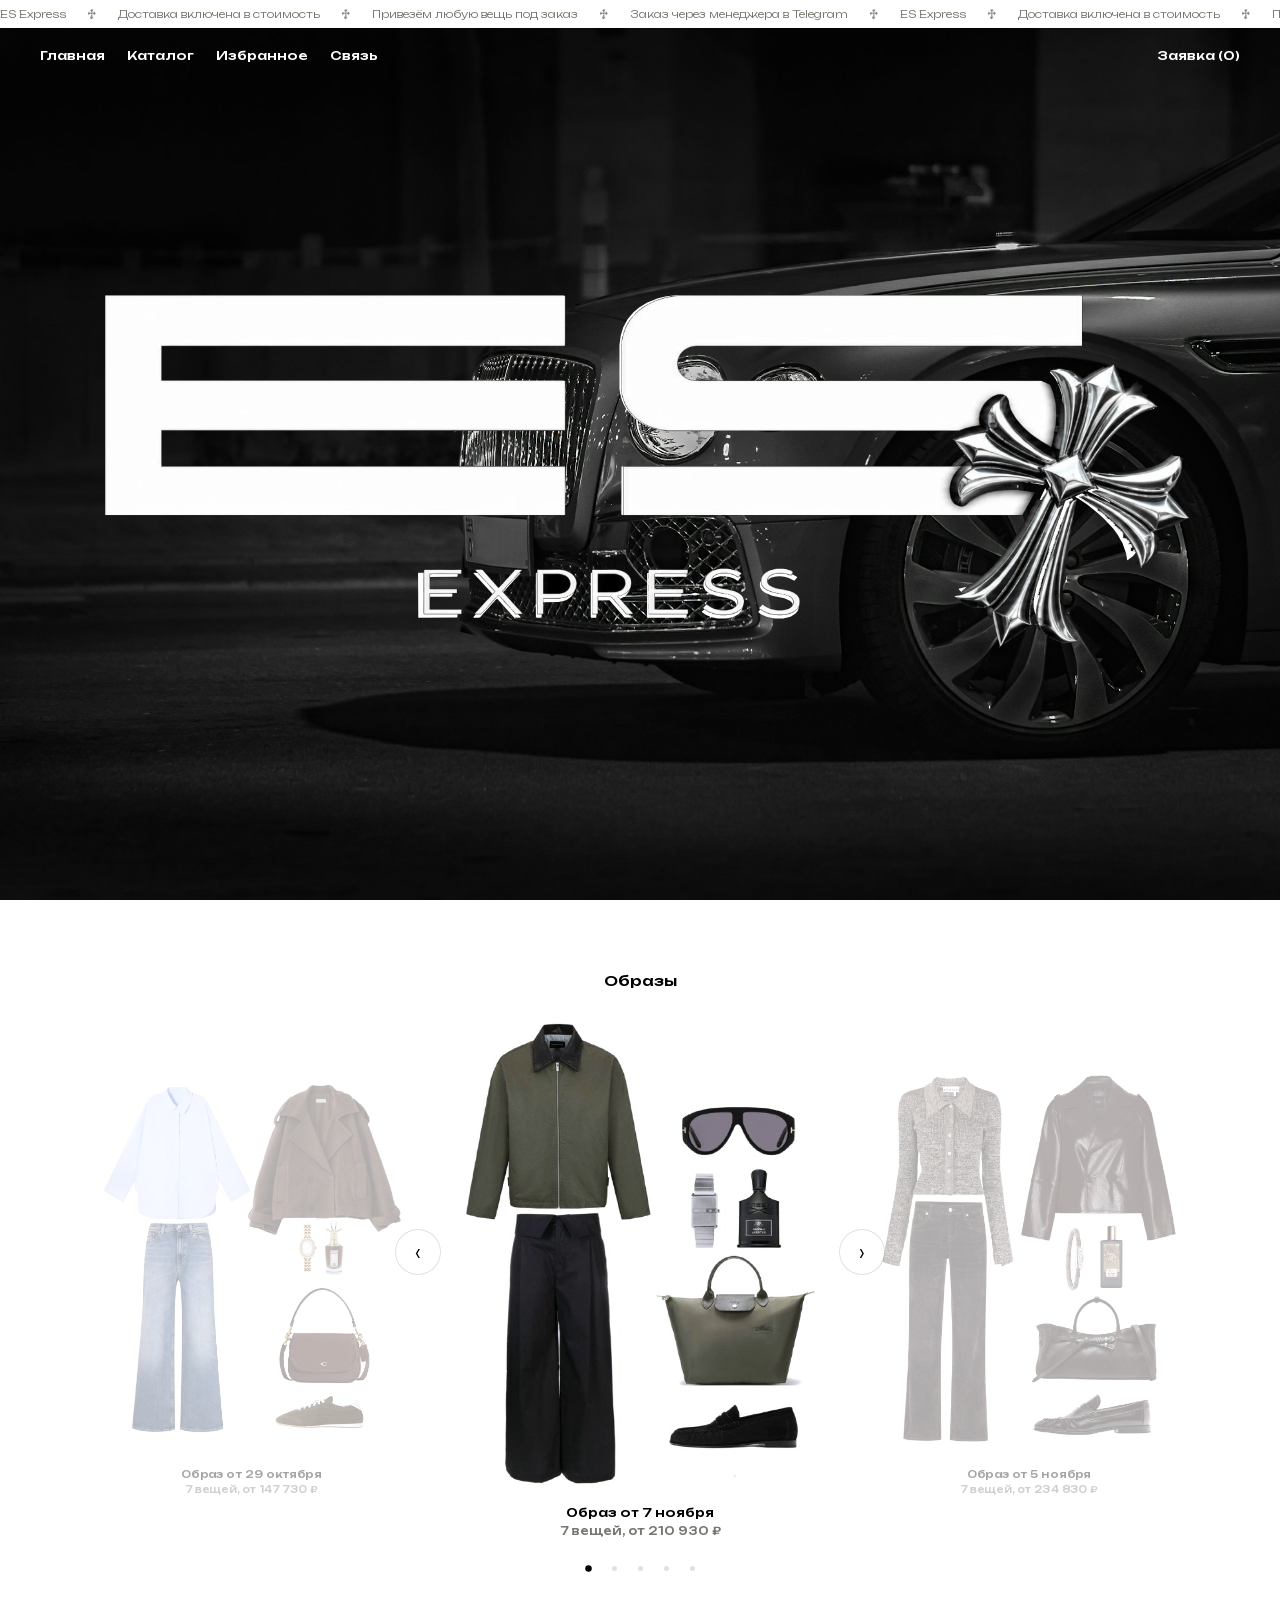
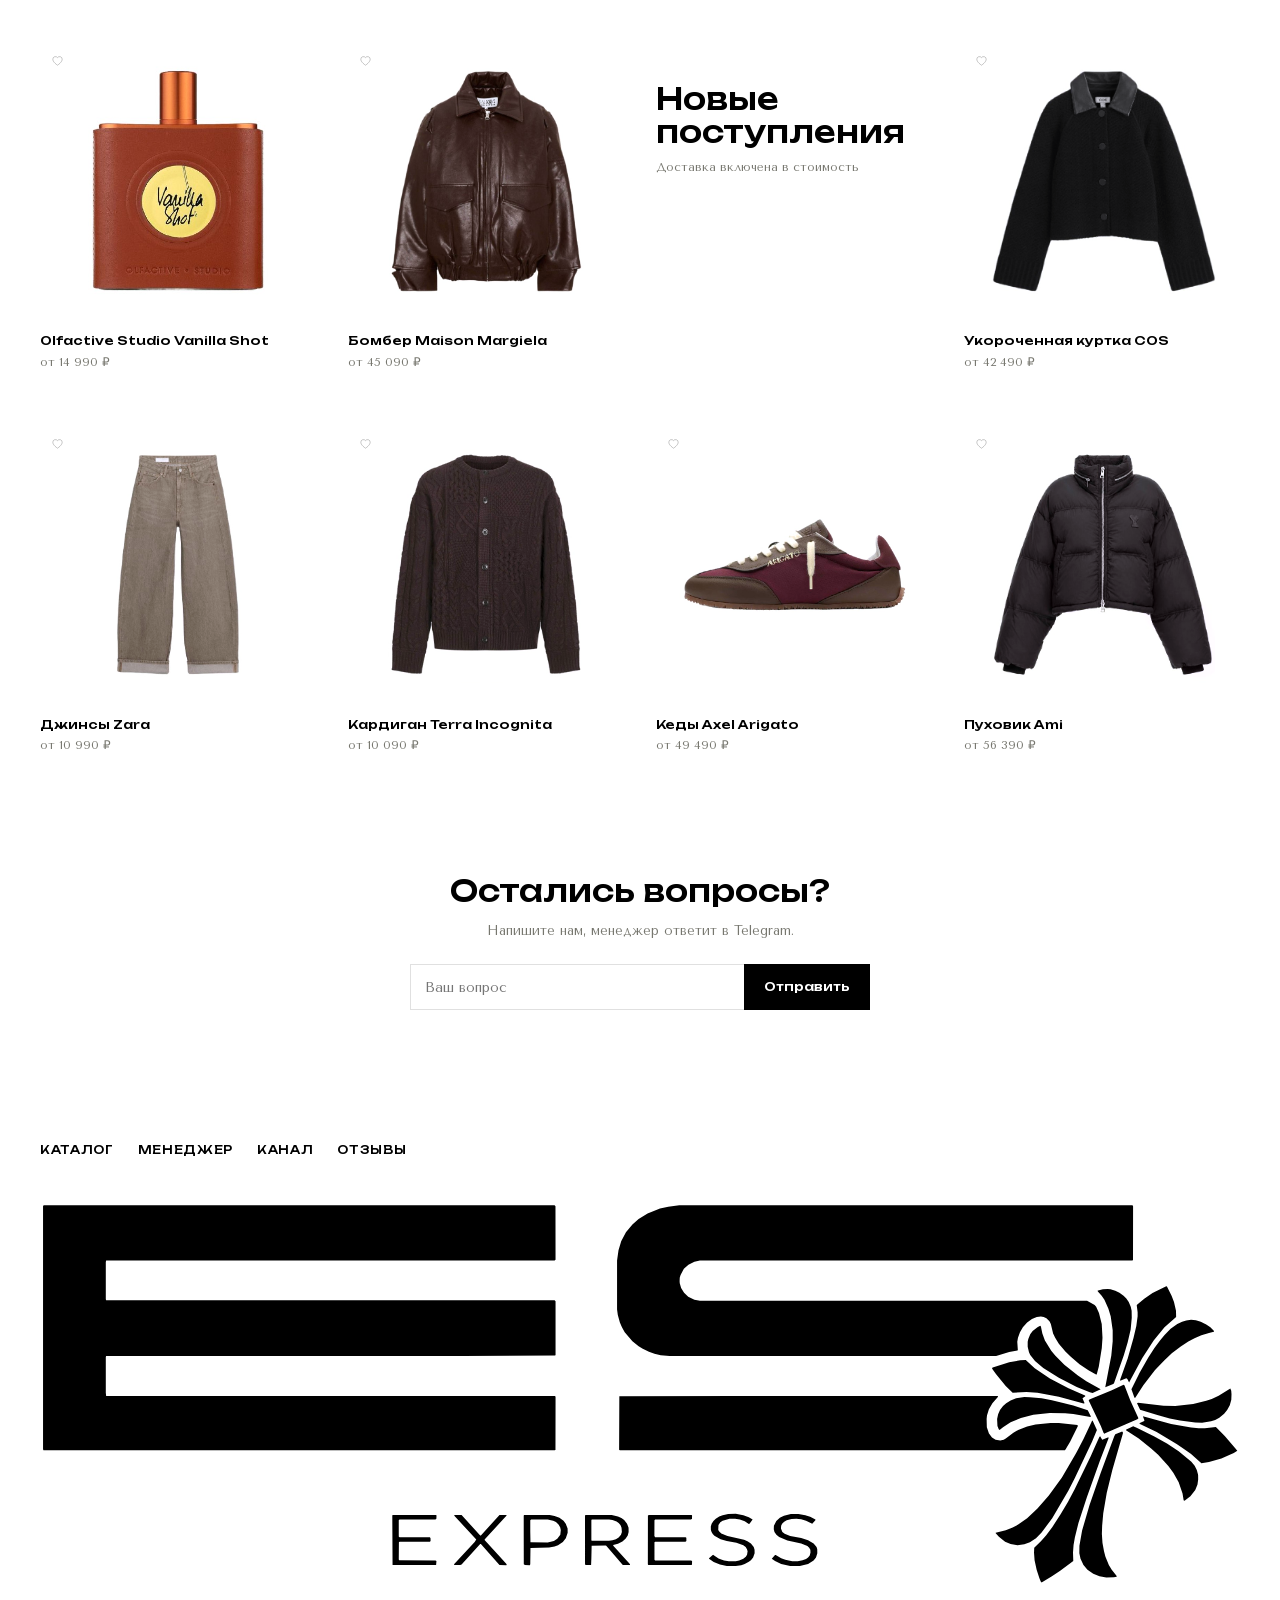
==== index.html @ 9e343a37 "Демо-магазин ES Express: Telegram Mini App Co-Authored-By: Claude Opus 5.5 <noreply@anthropic.com>" ====
<!doctype html>
<html lang="ru">
<head>
  <meta charset="utf-8">
  <meta name="viewport" content="width=device-width, initial-scale=1, viewport-fit=cover">
  <title>ES Express</title>
  <meta name="robots" content="noindex, nofollow">
  <meta name="description" content="ES Express — одежда, обувь и аксессуары под заказ. Доставка включена в стоимость.">
  <meta name="theme-color" content="#ffffff">
  <link rel="icon" href="favicon.svg" type="image/svg+xml">
  <link rel="stylesheet" href="fonts.css">
  <link rel="stylesheet" href="style.css">
</head>
<body data-page="home">
  <section class="hero" aria-label="ES Express">
    <!-- фото с Unsplash (бесплатная лицензия): unsplash.com/photos/0mchrVHAYzg -->
    <img src="photos/hero.jpg" width="2400" height="1600" alt="">
  </section>

  <section class="looks" aria-roledescription="карусель" aria-label="Образы">
    <h2 class="looks-title">Образы</h2>
    <div class="looks-track" id="looks"></div>
    <button class="looks-arrow prev" id="looks-prev" aria-label="Предыдущий образ">‹</button>
    <button class="looks-arrow next" id="looks-next" aria-label="Следующий образ">›</button>
    <div class="looks-dots" id="dots"></div>
  </section>

  <main class="section">
    <div class="grid home-grid" id="grid"></div>
  </main>

  <script src="app.js"></script>
</body>
</html>
---- fonts.css ----
/* шрифты лежат в проекте, чтобы не зависеть от Google */
/* Tenor Sans 400, cyrillic */
@font-face {
  font-family: 'Tenor Sans';
  font-style: normal;
  font-weight: 400;
  font-display: swap;
  src: url(fonts/TenorSans-400-cyrillic.woff2) format('woff2');
  unicode-range: U+0301, U+0400-045F, U+0490-0491, U+04B0-04B1, U+2116;
}
/* Tenor Sans 400, latin-ext */
@font-face {
  font-family: 'Tenor Sans';
  font-style: normal;
  font-weight: 400;
  font-display: swap;
  src: url(fonts/TenorSans-400-latin-ext.woff2) format('woff2');
  unicode-range: U+0100-02BA, U+02BD-02C5, U+02C7-02CC, U+02CE-02D7, U+02DD-02FF, U+0304, U+0308, U+0329, U+1D00-1DBF, U+1E00-1E9F, U+1EF2-1EFF, U+2020, U+20A0-20AB, U+20AD-20C4, U+2113, U+2C60-2C7F, U+A720-A7FF;
}
/* Tenor Sans 400, latin */
@font-face {
  font-family: 'Tenor Sans';
  font-style: normal;
  font-weight: 400;
  font-display: swap;
  src: url(fonts/TenorSans-400-latin.woff2) format('woff2');
  unicode-range: U+0000-00FF, U+0131, U+0152-0153, U+02BB-02BC, U+02C6, U+02DA, U+02DC, U+0304, U+0308, U+0329, U+2000-206F, U+20AC, U+2122, U+2191, U+2193, U+2212, U+2215, U+FEFF, U+FFFD;
}
/* Unbounded 300, cyrillic-ext */
@font-face {
  font-family: 'Unbounded';
  font-style: normal;
  font-weight: 300;
  font-display: swap;
  src: url(fonts/Unbounded-cyrillic-ext.woff2) format('woff2');
  unicode-range: U+0460-052F, U+1C80-1C8A, U+20B4, U+2DE0-2DFF, U+A640-A69F, U+FE2E-FE2F;
}
/* Unbounded 300, cyrillic */
@font-face {
  font-family: 'Unbounded';
  font-style: normal;
  font-weight: 300;
  font-display: swap;
  src: url(fonts/Unbounded-cyrillic.woff2) format('woff2');
  unicode-range: U+0301, U+0400-045F, U+0490-0491, U+04B0-04B1, U+2116;
}
/* Unbounded 300, latin-ext */
@font-face {
  font-family: 'Unbounded';
  font-style: normal;
  font-weight: 300;
  font-display: swap;
  src: url(fonts/Unbounded-latin-ext.woff2) format('woff2');
  unicode-range: U+0100-02BA, U+02BD-02C5, U+02C7-02CC, U+02CE-02D7, U+02DD-02FF, U+0304, U+0308, U+0329, U+1D00-1DBF, U+1E00-1E9F, U+1EF2-1EFF, U+2020, U+20A0-20AB, U+20AD-20C4, U+2113, U+2C60-2C7F, U+A720-A7FF;
}
/* Unbounded 300, latin */
@font-face {
  font-family: 'Unbounded';
  font-style: normal;
  font-weight: 300;
  font-display: swap;
  src: url(fonts/Unbounded-latin.woff2) format('woff2');
  unicode-range: U+0000-00FF, U+0131, U+0152-0153, U+02BB-02BC, U+02C6, U+02DA, U+02DC, U+0304, U+0308, U+0329, U+2000-206F, U+20AC, U+2122, U+2191, U+2193, U+2212, U+2215, U+FEFF, U+FFFD;
}
/* Unbounded 500, cyrillic-ext */
@font-face {
  font-family: 'Unbounded';
  font-style: normal;
  font-weight: 500;
  font-display: swap;
  src: url(fonts/Unbounded-cyrillic-ext.woff2) format('woff2');
  unicode-range: U+0460-052F, U+1C80-1C8A, U+20B4, U+2DE0-2DFF, U+A640-A69F, U+FE2E-FE2F;
}
/* Unbounded 500, cyrillic */
@font-face {
  font-family: 'Unbounded';
  font-style: normal;
  font-weight: 500;
  font-display: swap;
  src: url(fonts/Unbounded-cyrillic.woff2) format('woff2');
  unicode-range: U+0301, U+0400-045F, U+0490-0491, U+04B0-04B1, U+2116;
}
/* Unbounded 500, latin-ext */
@font-face {
  font-family: 'Unbounded';
  font-style: normal;
  font-weight: 500;
  font-display: swap;
  src: url(fonts/Unbounded-latin-ext.woff2) format('woff2');
  unicode-range: U+0100-02BA, U+02BD-02C5, U+02C7-02CC, U+02CE-02D7, U+02DD-02FF, U+0304, U+0308, U+0329, U+1D00-1DBF, U+1E00-1E9F, U+1EF2-1EFF, U+2020, U+20A0-20AB, U+20AD-20C4, U+2113, U+2C60-2C7F, U+A720-A7FF;
}
/* Unbounded 500, latin */
@font-face {
  font-family: 'Unbounded';
  font-style: normal;
  font-weight: 500;
  font-display: swap;
  src: url(fonts/Unbounded-latin.woff2) format('woff2');
  unicode-range: U+0000-00FF, U+0131, U+0152-0153, U+02BB-02BC, U+02C6, U+02DA, U+02DC, U+0304, U+0308, U+0329, U+2000-206F, U+20AC, U+2122, U+2191, U+2193, U+2212, U+2215, U+FEFF, U+FFFD;
}
---- style.css ----
:root {
  --bg: #fff;
  --fg: #000;
  --muted: #77776f;
  --line: rgba(0, 0, 0, .12);
  --ticker: 28px;
  --header: 56px;
  --pad: 40px;
  --bold: 500 13px/1.3 "Unbounded", sans-serif;
}
@media (max-width: 899px) { :root { --pad: 16px; --header: 52px; --ticker: 26px; } }

* { box-sizing: border-box; margin: 0; }

body {
  background: var(--bg);
  color: var(--fg);
  font: 15px/1.5 "Tenor Sans", sans-serif;
  font-synthesis: none;
  -webkit-font-smoothing: antialiased;
}

button, input { font: inherit; color: inherit; }
button { background: none; border: 0; padding: 0; cursor: pointer; }
a { color: inherit; text-decoration: none; }
h1, h2, h3 { font-weight: 400; }
:focus-visible { outline: 2px solid var(--fg); outline-offset: 2px; }
svg use { fill: currentColor; }

/* бегущая строка: белая, справа налево */
.ticker { position: fixed; z-index: 5; inset: 0 0 auto; height: var(--ticker); overflow: hidden; background: var(--bg); color: var(--muted); box-shadow: 0 1px 0 var(--line); }
.ticker-track { display: flex; width: max-content; height: 100%; align-items: center; font: 300 10.5px "Unbounded", sans-serif; white-space: nowrap; }
.ticker-track span { display: flex; align-items: center; gap: 22px; padding-right: 22px; }
/* в логотипе крест наклонён; −21° найдено замером, при нём левая и правая половины совпадают лучше всего */
.ticker-track .mark { width: 8px; height: 10px; transform: rotate(-21deg); }

/* шапка: слева меню, по центру логотип, справа заявка */
.bar { position: fixed; z-index: 3; top: var(--ticker); left: 0; right: 0; height: var(--header); display: flex; justify-content: space-between; align-items: center; padding: 0 var(--pad); font: var(--bold); font-size: 12px; color: #fff; transition: background-color 200ms, color 200ms, box-shadow 200ms; }
.bar.solid { background: var(--bg); color: var(--fg); box-shadow: 0 1px 0 var(--line); }
.bar nav { display: flex; gap: 22px; }
.bar a { display: flex; align-items: center; min-height: 44px; }
/* на телефоне на главную ведёт логотип, иначе меню налезает на него */
@media (max-width: 899px) { .bar { font-size: 11px; } .bar nav { gap: 14px; } .bar nav a:first-child { display: none; } }

/* логотип: белый на фото, при прокрутке уезжает в шапку и становится чёрным */
.brand { position: fixed; z-index: 4; top: 0; left: 50%; transform-origin: 50% 0; color: #fff; transition: color 200ms; }
.brand.dark { color: var(--fg); }
.brand svg { display: block; width: 100%; height: auto; transition: opacity 250ms; }
/* на заставке логотип с хромированным крестом, в шапке он сменяется векторным.
   хромированная картинка подогнана так, чтобы её буквы ES легли ровно на векторные */
.brand .chrome { position: absolute; left: -12.37%; top: -16.35%; width: 119.97%; height: 131.6%; max-width: none; pointer-events: none; transition: opacity 250ms; }
.brand:has(.chrome):not(.dark) svg { opacity: 0; }
.brand.dark .chrome { opacity: 0; }

.hero { height: 100vh; height: 100svh; background: #111; }
.hero img { display: block; width: 100%; height: 100%; object-fit: cover; object-position: 62% 55%; }
@media (max-width: 899px) { .hero { height: 66vh; height: 66svh; } .hero img { object-position: 30% 50%; } }

.page { padding-top: calc(var(--ticker) + var(--header) + 32px); }
.section { padding-inline: var(--pad); }
.title { margin: 72px 0 28px; font: 500 20px/1.2 "Unbounded", sans-serif; }
.page > .title { margin-top: 24px; }

/* сетка по 4 */
/* minmax(0, 1fr): колонки строго равные, длинное название не распирает свою */
.grid { display: grid; grid-template-columns: repeat(4, minmax(0, 1fr)); gap: 56px 32px; }
.home-grid { margin-top: 64px; }
@media (min-width: 900px) { .home-grid > :nth-child(9) { display: none; } }
@media (max-width: 899px) {
  .grid { grid-template-columns: repeat(3, minmax(0, 1fr)); gap: 24px 8px; }
  .home-grid { margin-top: 24px; }
  /* название ровно в две строки, чтобы цены во всём ряду стояли на одной линии */
  .card h3 { display: -webkit-box; -webkit-box-orient: vertical; -webkit-line-clamp: 2; overflow: hidden; min-height: calc(2em * 1.35); margin-top: 8px; font-size: 9.5px; overflow-wrap: anywhere; }
  .card p { margin-top: 2px; font-size: 10px; }
  #more > :nth-child(4) { display: none; }
}

.card { position: relative; }
.card-link { display: block; }
.card .cell { position: relative; display: grid; place-items: center; aspect-ratio: 1 / 1; }
/* еле заметное серое сердечко в левом верхнем углу; в избранном оно чёрное и закрашенное */
.card-fav { position: absolute; top: 2px; left: 2px; display: grid; place-items: center; width: 30px; height: 30px; color: rgba(0, 0, 0, .22); transition: color 150ms, transform 150ms; }
.card-fav svg { width: 15px; height: 15px; fill: none; stroke: currentColor; stroke-width: 1.6; }
.card-fav:hover { color: rgba(0, 0, 0, .5); }
.card-fav[aria-pressed="true"] { color: var(--fg); }
.card-fav[aria-pressed="true"] svg { fill: currentColor; }
.card-fav:active { transform: scale(.85); }
/* плашка на вещах, которые уже в заявке */
.in-req { position: absolute; top: 6px; right: 6px; display: none; padding: 3px 8px; border-radius: 999px; background: var(--fg); color: var(--bg); font: var(--bold); font-size: 9px; }
.card.in-request .in-req { display: block; }
@media (max-width: 899px) {
  .in-req { top: 0; right: 0; padding: 1px 5px; font-size: 6.5px; }
  .card-fav { top: -4px; left: -4px; }
  .card-fav svg { width: 13px; height: 13px; }
}
.card h3 { margin-top: 14px; font: var(--bold); font-size: 12px; }
.card p { margin-top: 4px; font-size: 12px; color: var(--muted); }

/* заголовок занимает третью ячейку первого ряда, ближе к верху, как на референсе */
.arrivals { align-self: start; margin-top: 14%; }
.arrivals h2 { font: 500 30px/1.1 "Unbounded", sans-serif; }
.arrivals p { margin-top: 10px; font-size: 12px; color: var(--muted); }
@media (max-width: 899px) { .arrivals { margin-top: 10%; } .arrivals h2 { font-size: 13px; } .arrivals p { margin-top: 6px; font-size: 10px; } }

/* карусель образов: центральный крупно, соседние меньше и приглушены, остальные спрятаны */
.looks { --lw: 360px; position: relative; margin-top: 72px; overflow: hidden; }
.looks-title { margin-bottom: 24px; text-align: center; font: 500 14px "Unbounded", sans-serif; }
.looks-track { position: relative; height: calc(var(--lw) * 4 / 3 + 56px); touch-action: pan-y; }
.looks-track { --drag: 0px; cursor: grab; }
.looks-track.dragging { cursor: grabbing; }
.look { position: absolute; top: 0; left: 50%; width: var(--lw); margin-left: calc(var(--lw) / -2); text-align: center; opacity: .35; transform: translateX(calc(var(--o) * 108% + var(--drag))) scale(.84); transition: transform 750ms cubic-bezier(.2, .8, .2, 1), opacity 500ms; user-select: none; -webkit-user-drag: none; }
.look.center { opacity: 1; transform: translateX(var(--drag)) scale(1); }
/* пока тянешь, образы идут за пальцем без задержки */
.looks-track.dragging .look { transition: opacity 500ms; }
.looks-arrow { position: absolute; top: calc(40px + var(--lw) * 2 / 3); z-index: 2; display: grid; place-items: center; width: 44px; height: 44px; translate: 0 -50%; border-radius: 50%; background: var(--bg); box-shadow: 0 0 0 1px var(--line); font-size: 22px; line-height: 1; color: var(--fg); transition: box-shadow 150ms; }
.looks-arrow:hover { box-shadow: 0 0 0 1px var(--fg); }
.looks-arrow.prev { left: calc(50% - var(--lw) / 2 - 64px); }
.looks-arrow.next { right: calc(50% - var(--lw) / 2 - 64px); }
.look.far { opacity: 0; pointer-events: none; }
.look-photo { display: grid; place-items: center; aspect-ratio: 3 / 4; }
.look-photo .crop { width: calc(100% * min(1, var(--r) / .75)); }
.look-photo img { pointer-events: none; }
.look-cap { display: flex; flex-direction: column; gap: 3px; margin-top: 12px; }
.look-cap b { font: var(--bold); font-size: 12px; }
.look-cap span { font-size: 11px; color: var(--muted); }
.looks-dots { display: flex; justify-content: center; gap: 4px; margin-top: 8px; }
.looks-dots button { width: 22px; height: 22px; display: grid; place-items: center; }
.looks-dots button::after { content: ""; width: 5px; height: 5px; border-radius: 50%; background: var(--line); transition: background-color 200ms, transform 200ms; }
.looks-dots button[aria-current="true"]::after { background: var(--fg); transform: scale(1.3); }
@media (max-width: 899px) {
  .looks { --lw: calc(100vw - 72px); margin-top: 40px; }
  .look { transform: translateX(calc(var(--o) * 115% + var(--drag))) scale(.9); }
  .looks-arrow { display: none; }
}
@media (prefers-reduced-motion: reduce) { .look { transition: none; } }

/* страница образа */
.look-head { margin: 8px auto 48px; text-align: center; }
.look-hero { display: grid; place-items: center; }
.look-hero .crop { width: min(100%, calc(62vh * var(--r)), var(--w)); }
.look-head h1 { margin-top: 20px; font: 500 20px "Unbounded", sans-serif; }
.look-head p { margin-top: 6px; font-size: 13px; color: var(--muted); }

/* обрезка прячет логотип, запечённый в фото; фильтр делает их кремовый фон белым */
.crop { display: block; overflow: hidden; }
.crop img { display: block; max-width: none; height: auto; filter: url(#whiten); }
.card .crop { width: calc(86% * min(1, var(--r))); max-width: var(--w); }

.filters { display: flex; flex-wrap: wrap; gap: 4px 24px; margin-bottom: 40px; font: var(--bold); font-size: 12px; color: var(--muted); }
.filters a { display: flex; align-items: center; min-height: 40px; }
.filters a[aria-current="page"] { color: var(--fg); text-decoration: underline; text-underline-offset: 6px; text-decoration-thickness: 1px; }

/* карточка товара: узкая колонка с названием, крупное фото, узкая колонка с размером */
.product { --slide: calc(100vh - var(--ticker) - var(--header) - 32px); display: grid; grid-template-columns: 210px minmax(0, 1fr) 210px; align-items: start; gap: 40px; padding: 0 var(--pad); }
/* боковые колонки стоят на месте и по центру экрана, пока фото листаются */
.info, .buy { position: sticky; top: calc(var(--ticker) + var(--header) + 32px); height: var(--slide); display: flex; flex-direction: column; justify-content: center; }
.info { text-align: center; }
.info h1 { font: 500 18px/1.25 "Unbounded", sans-serif; }
.info .price { margin-top: 8px; font-size: 13px; color: var(--muted); }
.info .desc { margin-top: 16px; text-align: left; font-size: 12px; color: var(--muted); }

/* фото по одному на экран: следующее появляется, когда листаешь вниз */
.gallery { display: grid; }
.slide { height: var(--slide); display: grid; place-items: center; scroll-snap-align: start; scroll-margin-top: calc(var(--ticker) + var(--header) + 32px); }
.slide .crop { width: min(92%, calc(var(--slide) * .9 * var(--r)), var(--w)); }
.counter { display: none; }
@media (min-width: 900px) { html:has(.slide) { scroll-snap-type: y proximity; } }

/* колонки одинаковые, чтобы фото стояло ровно под логотипом; содержимое прижато вправо */
.buy { justify-self: end; width: 100%; max-width: 160px; }

/* ноты аромата: полоски вырастают при каждом открытии */
.notes p { font-size: 11px; color: var(--muted); }
.notes ul { display: grid; gap: 9px; margin-top: 10px; padding: 0; list-style: none; }
.notes span { font-size: 11px; line-height: 1.2; }
.notes i { display: block; height: 3px; margin-top: 4px; background: var(--line); }
.notes b { display: block; height: 100%; background: var(--fg); transform-origin: left; }
.sizes p { font-size: 11px; color: var(--muted); }
.sizes div { display: flex; flex-wrap: wrap; gap: 4px; margin-top: 8px; }
.sizes button { min-width: 28px; min-height: 30px; padding: 0 6px; box-shadow: inset 0 0 0 1px var(--line); font: var(--bold); font-size: 10px; }
.sizes button[aria-pressed="true"] { box-shadow: inset 0 0 0 1px var(--fg); }
.add { display: block; width: 100%; min-height: 40px; margin-top: 14px; padding: 0 12px; background: var(--fg); color: var(--bg); font: var(--bold); font-size: 11px; }
.add:disabled { background: #ededea; color: var(--muted); cursor: default; }
.add.in { background: var(--bg); color: var(--fg); box-shadow: inset 0 0 0 1px var(--fg); }
.add { transition: background-color 200ms, color 200ms, box-shadow 200ms; }
[data-count] { display: inline-block; }
.send { display: block; margin-top: 14px; font-size: 13px; text-decoration: underline; text-underline-offset: 4px; text-decoration-thickness: 1px; }
.send[hidden] { display: none; }

@media (max-width: 899px) {
  /* на телефоне: маленькое название над фото, фото листаются вниз внутри своего окошка, под ним строка с размером */
  .product { --slide: calc(100svh - var(--ticker) - var(--header) - 240px); grid-template-columns: 1fr; gap: 0; padding: 0 var(--pad); }
  .info, .buy { display: contents; }
  .info h1 { order: 1; font-size: 13px; text-align: center; }
  .info .price { order: 2; margin-top: 4px; font-size: 11px; text-align: center; }
  .viewer { order: 3; position: relative; margin-top: 12px; }
  .gallery { display: block; height: var(--slide); overflow-y: auto; scroll-snap-type: y mandatory; scroll-behavior: smooth; scrollbar-width: none; }
  .gallery::-webkit-scrollbar { display: none; }
  .slide { scroll-snap-align: start; scroll-snap-stop: always; }
  .counter { display: block; position: absolute; right: 0; bottom: 6px; font-size: 10px; color: var(--muted); }
  /* под фото: строка размеров, под ней кнопка, всё компактно и по центру */
  .pick { order: 4; display: flex; flex-direction: column; align-items: center; gap: 12px; margin-top: 16px; }
  .sizes p { display: none; }
  .sizes div { justify-content: center; margin-top: 0; }
  .sizes button { min-width: 30px; min-height: 32px; }
  .add { width: 220px; min-height: 40px; margin: 0; }
  .info .desc { order: 5; margin-top: 20px; }
  .notes { order: 6; margin-top: 24px; }
}

/* заявка: белая страница, папка под логотипом, вокруг разлетаются вещи */
.req { min-height: 100vh; min-height: 100svh; display: flex; flex-direction: column; align-items: center; justify-content: center; padding: calc(var(--ticker) + var(--header)) var(--pad) 40px; }
.stage { --fs: 180px; position: relative; width: var(--fs); height: calc(var(--fs) * .8); margin-top: 250px; }
.folder { position: relative; display: block; width: 100%; height: 100%; }
/* закрытая и открытая папка стоят друг на друге, при открытии меняются с лёгким пружинящим движением */
.folder img { position: absolute; left: 50%; top: 50%; translate: -50% -50%; height: auto; transition: opacity 200ms, transform 450ms cubic-bezier(.3, 1.6, .5, 1); }
.folder .closed { width: 100%; }
.folder .open { width: 93%; opacity: 0; transform: scale(.92); }
.folder[aria-expanded="true"] .closed { opacity: 0; transform: scale(1.06); }
.folder[aria-expanded="true"] .open { opacity: 1; transform: scale(1); }
.folder:hover .closed { transform: scale(1.04); }

.ring { position: absolute; left: 50%; top: 50%; width: 0; height: 0; }
.tile { --tw: 128px; --th: 168px; position: absolute; left: calc(var(--tw) / -2); top: calc(var(--th) / -2); width: var(--tw); height: var(--th); opacity: 0; transform: scale(.25); pointer-events: none; transition: transform 700ms cubic-bezier(.2, .8, .2, 1) calc(var(--i) * 60ms), opacity 300ms calc(var(--i) * 60ms); }
.ring.open .tile { opacity: 1; transform: translate(var(--x), var(--y)) rotate(var(--t, 0deg)) scale(var(--k, 1)); pointer-events: auto; }
.ring .tile.gone { opacity: 0; transform: translate(var(--x), var(--y)) rotate(var(--t, 0deg)) scale(calc(var(--k, 1) * .6)); transition-delay: 0s; pointer-events: none; }
.tile-body { display: flex; flex-direction: column; height: 100%; padding: 10px 10px 12px; border-radius: 22px; background: var(--bg); box-shadow: 0 0 0 1px var(--line), 0 10px 30px rgba(0, 0, 0, .06); transition: transform 220ms ease-out; }
.tile-photo { flex: 1; display: grid; place-items: center; min-height: 0; }
.tile-photo .crop { width: calc(80% * min(1, var(--r))); max-width: var(--w); }
.tile-name { margin-top: 6px; overflow: hidden; white-space: nowrap; text-overflow: ellipsis; font: var(--bold); font-size: 9.5px; }
.tile-price { margin-top: 2px; font-size: 10px; color: var(--muted); }
/* маленький белый кружок с чёрным крестиком; невидимое поле вокруг увеличивает зону нажатия */
.tile-x { position: absolute; top: -6px; right: -6px; display: grid; place-items: center; width: 18px; height: 18px; border-radius: 50%; background: var(--bg); color: var(--fg); box-shadow: 0 0 0 1px var(--line), 0 2px 6px rgba(0, 0, 0, .08); font-size: 12px; line-height: 1; transition: opacity 150ms, transform 150ms; }
.tile-x::before { content: ""; position: absolute; inset: -10px; }
/* на компьютере крестик появляется при наведении, а карточка чуть увеличивается */
@media (hover: hover) {
  .tile-x { opacity: 0; transform: scale(.7); }
  .tile:hover .tile-x, .tile:focus-within .tile-x { opacity: 1; transform: scale(1); }
  .tile:hover .tile-body { transform: scale(1.08); }
}

.req-actions { display: flex; flex-direction: column; align-items: center; gap: 6px; min-height: 60px; margin-top: 24px; }
.look { font: var(--bold); font-size: 12px; }
.look[hidden], .req-empty[hidden] { display: none; }
.req .send { margin: 0; font-size: 12px; color: var(--muted); }
.req-empty { font-size: 13px; color: var(--muted); }
.req-empty a { color: var(--fg); text-decoration: underline; text-underline-offset: 4px; }
@media (max-width: 899px) {
  .stage { --fs: 112px; margin: 170px 0 150px; }
  .tile { --tw: 82px; --th: 108px; }
  .tile-body { padding: 6px 6px 8px; border-radius: 16px; }
  .tile-name { font-size: 8px; }
  .tile-price { font-size: 8.5px; }
  .tile-x { width: 16px; height: 16px; top: -5px; right: -5px; font-size: 11px; }
}
@media (prefers-reduced-motion: reduce) { .tile, .tile-body, .folder img { transition: none; } }

/* сердечко в карточке товара */
.fav { display: flex; align-items: center; justify-content: center; gap: 6px; width: 100%; min-height: 36px; margin-top: 6px; font-size: 12px; color: var(--muted); }
.fav svg { width: 14px; height: 14px; fill: none; stroke: currentColor; stroke-width: 1.7; transition: fill 150ms; }
.fav[aria-pressed="true"] { color: var(--fg); }
.fav[aria-pressed="true"] svg { fill: currentColor; }

/* избранное и «ещё» */
.empty-note { color: var(--muted); font-size: 13px; }
.empty-note[hidden] { display: none; }
.empty-note a { color: var(--fg); text-decoration: underline; text-underline-offset: 4px; }
.more-list { display: grid; max-width: 480px; }
.more-list a { display: flex; justify-content: space-between; align-items: baseline; gap: 16px; padding: 18px 0; box-shadow: 0 1px 0 var(--line); font: var(--bold); font-size: 13px; }
.more-list span { font: 12px "Tenor Sans", sans-serif; color: var(--muted); }
.more-note { max-width: 480px; margin-top: 24px; font-size: 12px; color: var(--muted); }

/* нижняя панель: только на телефоне, полупрозрачная капсула с размытием, как в iOS */
.tabbar { display: none; }
@media (max-width: 899px) {
  .bar nav, .bar .bar-request { display: none; }
  body { padding-bottom: calc(92px + env(safe-area-inset-bottom)); }
  .tabbar { position: fixed; z-index: 6; left: 16px; right: 16px; bottom: calc(12px + env(safe-area-inset-bottom)); display: grid; grid-template-columns: repeat(5, 1fr); height: 62px; padding: 5px; border-radius: 31px; background: rgba(255, 255, 255, .72); -webkit-backdrop-filter: blur(20px) saturate(180%); backdrop-filter: blur(20px) saturate(180%); box-shadow: 0 0 0 1px rgba(0, 0, 0, .06), 0 10px 30px rgba(0, 0, 0, .12); transition: transform 320ms cubic-bezier(.2, .8, .2, 1); }
  .tabbar.away { transform: translateY(calc(100% + 28px)); }
  .tab-glow { position: absolute; top: 5px; bottom: 5px; left: 5px; width: calc((100% - 10px) / 5); border-radius: 26px; background: rgba(0, 0, 0, .06); transform: translateX(calc(var(--i) * 100%)); transition: transform 380ms cubic-bezier(.3, 1.3, .5, 1); }
  .tabbar a { position: relative; display: flex; flex-direction: column; align-items: center; justify-content: center; gap: 3px; color: var(--muted); }
  .tabbar a[aria-current="page"] { color: var(--fg); }
  .tab-ico { position: relative; width: 22px; height: 22px; }
  .tab-ico svg { display: block; width: 22px; height: 22px; fill: none; stroke: currentColor; stroke-width: 1.6; stroke-linejoin: round; stroke-linecap: round; }
  .tabbar a[aria-current="page"] svg { stroke-width: 1.9; }
  .tab-ico .dot { fill: currentColor; stroke: none; }
  .tab-label { font: var(--bold); font-size: 8.5px; }
  .tab-badge { position: absolute; top: -5px; right: -9px; min-width: 15px; height: 15px; padding: 0 4px; border-radius: 8px; background: var(--fg); color: var(--bg); font: 500 8.5px/15px "Unbounded", sans-serif; text-align: center; }
  .tab-badge.zero { display: none; }
  .fav { width: 220px; margin-top: 0; }
}
@media (prefers-reduced-motion: reduce) { .tabbar, .tab-glow { transition: none; } }

/* вопрос менеджеру */
.ask { margin-top: 120px; padding: 0 var(--pad); text-align: center; }
.ask h2 { font: 500 30px/1.15 "Unbounded", sans-serif; }
.ask p { margin-top: 12px; font-size: 13px; color: var(--muted); }
.ask form { display: flex; max-width: 460px; margin: 24px auto 0; }
.ask input { flex: 1; min-width: 0; min-height: 46px; padding: 0 14px; border: 1px solid var(--line); border-right: 0; border-radius: 0; background: var(--bg); font-size: 14px; }
.ask input:focus { outline: none; border-color: var(--fg); }
.ask button { min-height: 46px; padding: 0 20px; background: var(--fg); color: var(--bg); font: var(--bold); font-size: 12px; }
@media (max-width: 899px) { .ask { margin-top: 80px; } .ask h2 { font-size: 22px; } }

/* подвал: ссылки и название во всю ширину */
.foot { margin-top: 120px; padding: 0 var(--pad) var(--pad); }
.foot nav { display: flex; flex-wrap: wrap; gap: 4px 24px; font: var(--bold); font-size: 11px; letter-spacing: .06em; text-transform: uppercase; }
.foot nav a { display: flex; align-items: center; min-height: 40px; }
.foot svg { display: block; width: 100%; height: auto; margin-top: 32px; }
/* на телефоне подвала нет: нижний интерфейс сделаем отдельно */
@media (max-width: 899px) { .foot { display: none; } .ask { margin-bottom: 48px; } }

@media (prefers-reduced-motion: no-preference) {
  .ticker-track { animation: tick 40s linear infinite; }
  @keyframes tick { to { transform: translateX(-50%); } }
}
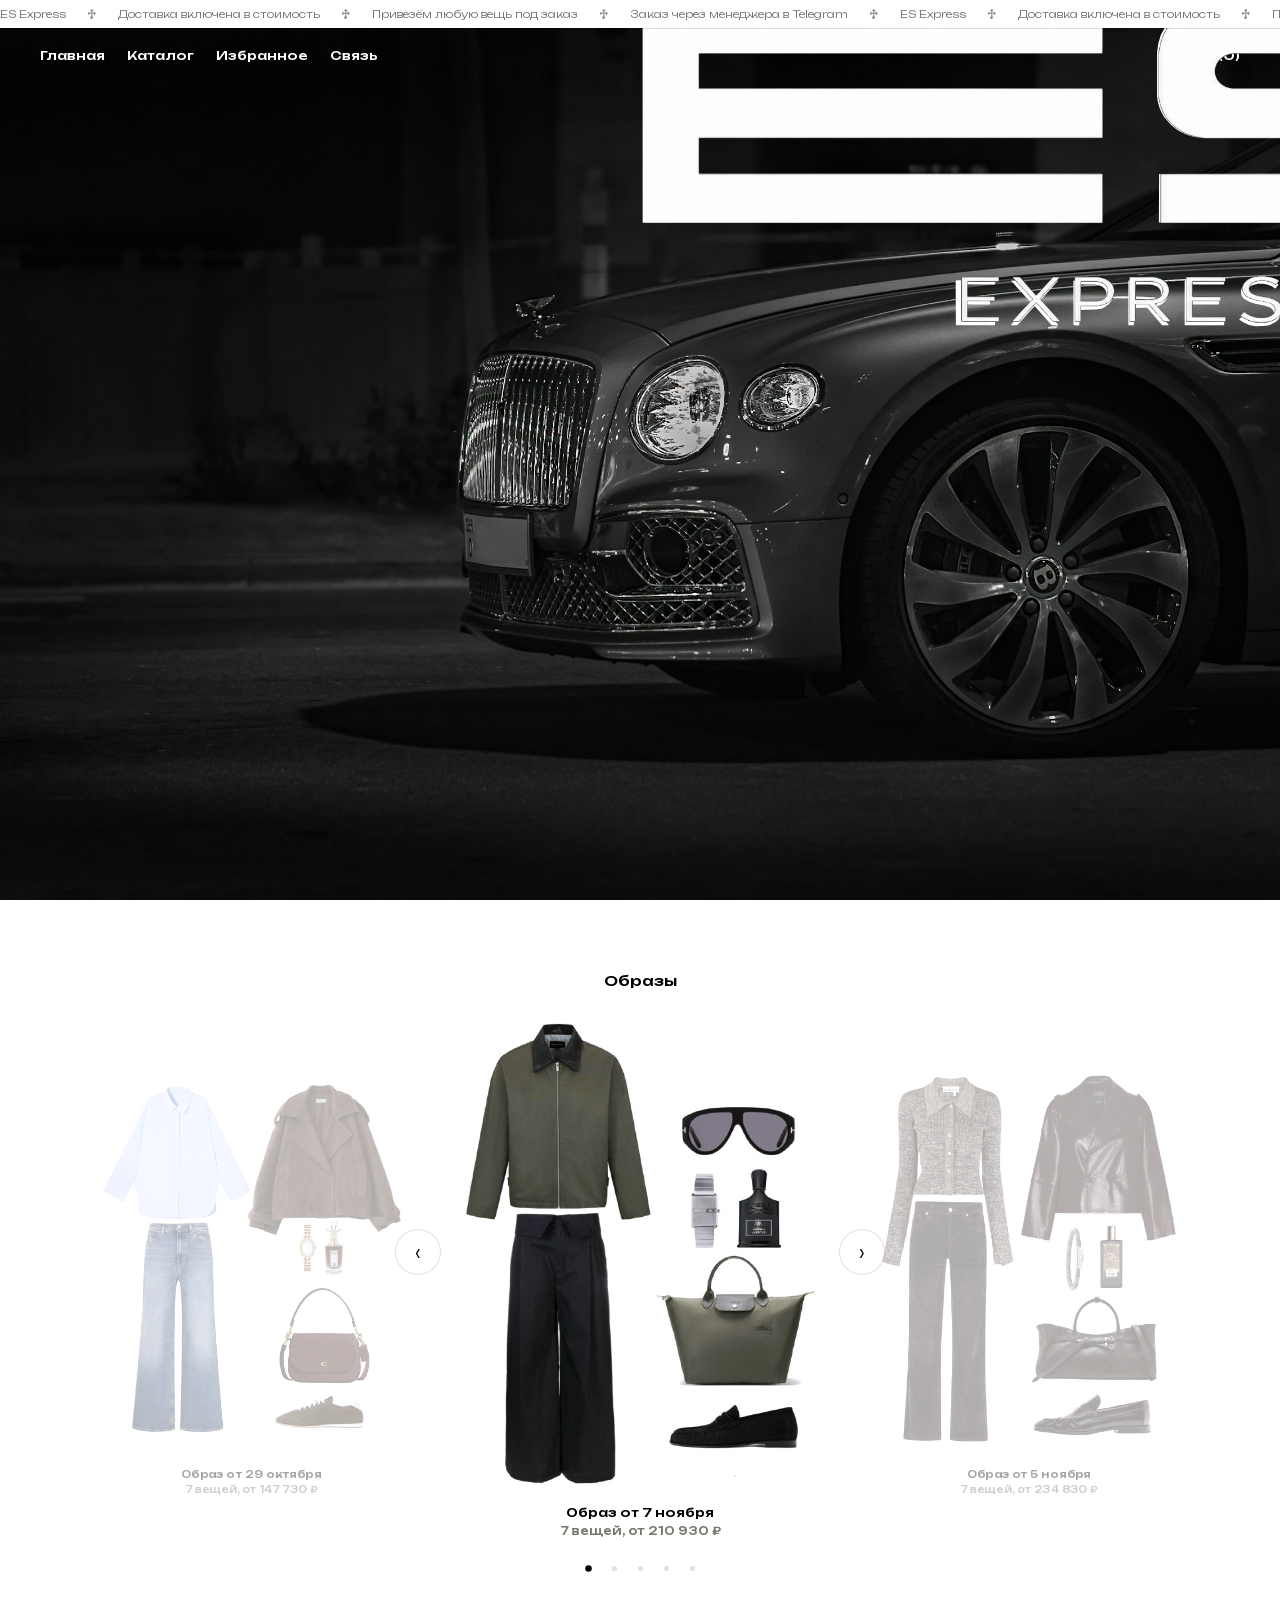
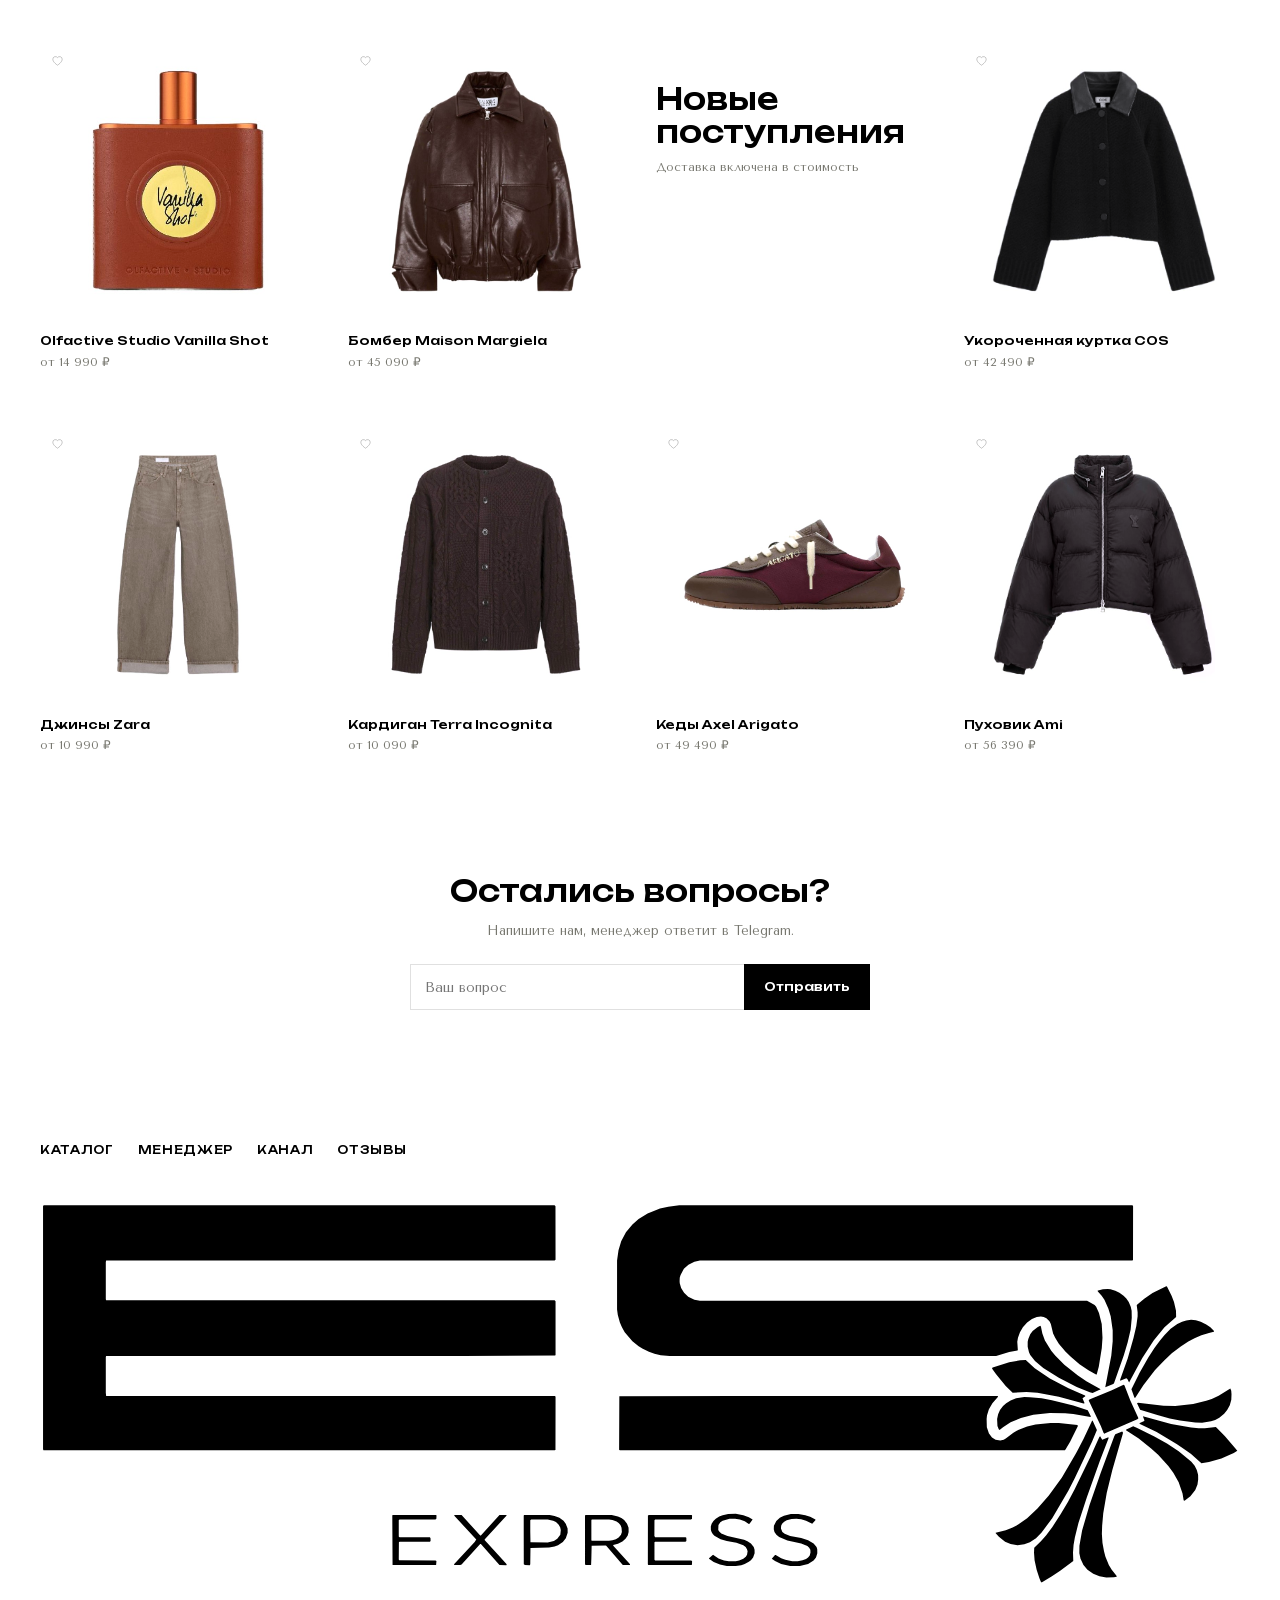
==== commit 711dbb0b: "Обновление: номер версии у файлов, чтобы изменения подтягивались сразу Co-Authored-By: Claude Opus 5" ====
--- a/index.html
+++ b/index.html
@@ -8,8 +8,8 @@
   <meta name="description" content="ES Express — одежда, обувь и аксессуары под заказ. Доставка включена в стоимость.">
   <meta name="theme-color" content="#ffffff">
   <link rel="icon" href="favicon.svg" type="image/svg+xml">
-  <link rel="stylesheet" href="fonts.css">
-  <link rel="stylesheet" href="style.css">
+  <link rel="stylesheet" href="fonts.css?v=202611102020">
+  <link rel="stylesheet" href="style.css?v=202611102020">
 </head>
 <body data-page="home">
   <section class="hero" aria-label="ES Express">
@@ -29,6 +29,6 @@
     <div class="grid home-grid" id="grid"></div>
   </main>
 
-  <script src="app.js"></script>
+  <script src="app.js?v=202611102020"></script>
 </body>
 </html>
--- a/style.css
+++ b/style.css
@@ -45,6 +45,17 @@
 /* логотип: белый на фото, при прокрутке уезжает в шапку и становится чёрным */
 .brand { position: fixed; z-index: 4; top: 0; left: 50%; transform-origin: 50% 0; color: #fff; transition: color 200ms; }
 .brand.dark { color: var(--fg); }
+/* отдельный слой для видеокарты: движение не перерисовывает страницу */
+.brand { will-change: transform; backface-visibility: hidden; }
+@supports (animation-timeline: scroll()) {
+  .brand.scrolly { animation: brand-dock both; animation-duration: auto; animation-timing-function: cubic-bezier(.33, .66, .66, 1); animation-timeline: scroll(root block); animation-range: 0px var(--dock-end); }
+}
+@keyframes brand-dock {
+  from { transform: translate(-50%, var(--y0)) scale(1); }
+  to { transform: translate(-50%, var(--y1)) scale(var(--s1)); }
+}
+/* двойное касание не увеличивает страницу; увеличение двумя пальцами остаётся */
+html { touch-action: manipulation; }
 .brand svg { display: block; width: 100%; height: auto; transition: opacity 250ms; }
 /* на заставке логотип с хромированным крестом, в шапке он сменяется векторным.
    хромированная картинка подогнана так, чтобы её буквы ES легли ровно на векторные */
@@ -266,8 +277,11 @@
 .empty-note[hidden] { display: none; }
 .empty-note a { color: var(--fg); text-decoration: underline; text-underline-offset: 4px; }
 .more-list { display: grid; max-width: 480px; }
-.more-list a { display: flex; justify-content: space-between; align-items: baseline; gap: 16px; padding: 18px 0; box-shadow: 0 1px 0 var(--line); font: var(--bold); font-size: 13px; }
-.more-list span { font: 12px "Tenor Sans", sans-serif; color: var(--muted); }
+/* у каждой строки стрелка справа — сразу видно, что это ссылка */
+.more-list a { display: flex; align-items: center; gap: 12px; min-height: 56px; padding: 12px 0; box-shadow: 0 1px 0 var(--line); font: var(--bold); font-size: 13px; transition: opacity 150ms; }
+.more-list a:active { opacity: .5; }
+.more-list span { margin-left: auto; font: 12px "Tenor Sans", sans-serif; color: var(--muted); }
+.more-list a::after { content: ""; flex: none; width: 7px; height: 7px; border-top: 1.5px solid var(--fg); border-right: 1.5px solid var(--fg); transform: rotate(45deg); margin-right: 3px; }
 .more-note { max-width: 480px; margin-top: 24px; font-size: 12px; color: var(--muted); }
 
 /* нижняя панель: только на телефоне, полупрозрачная капсула с размытием, как в iOS */
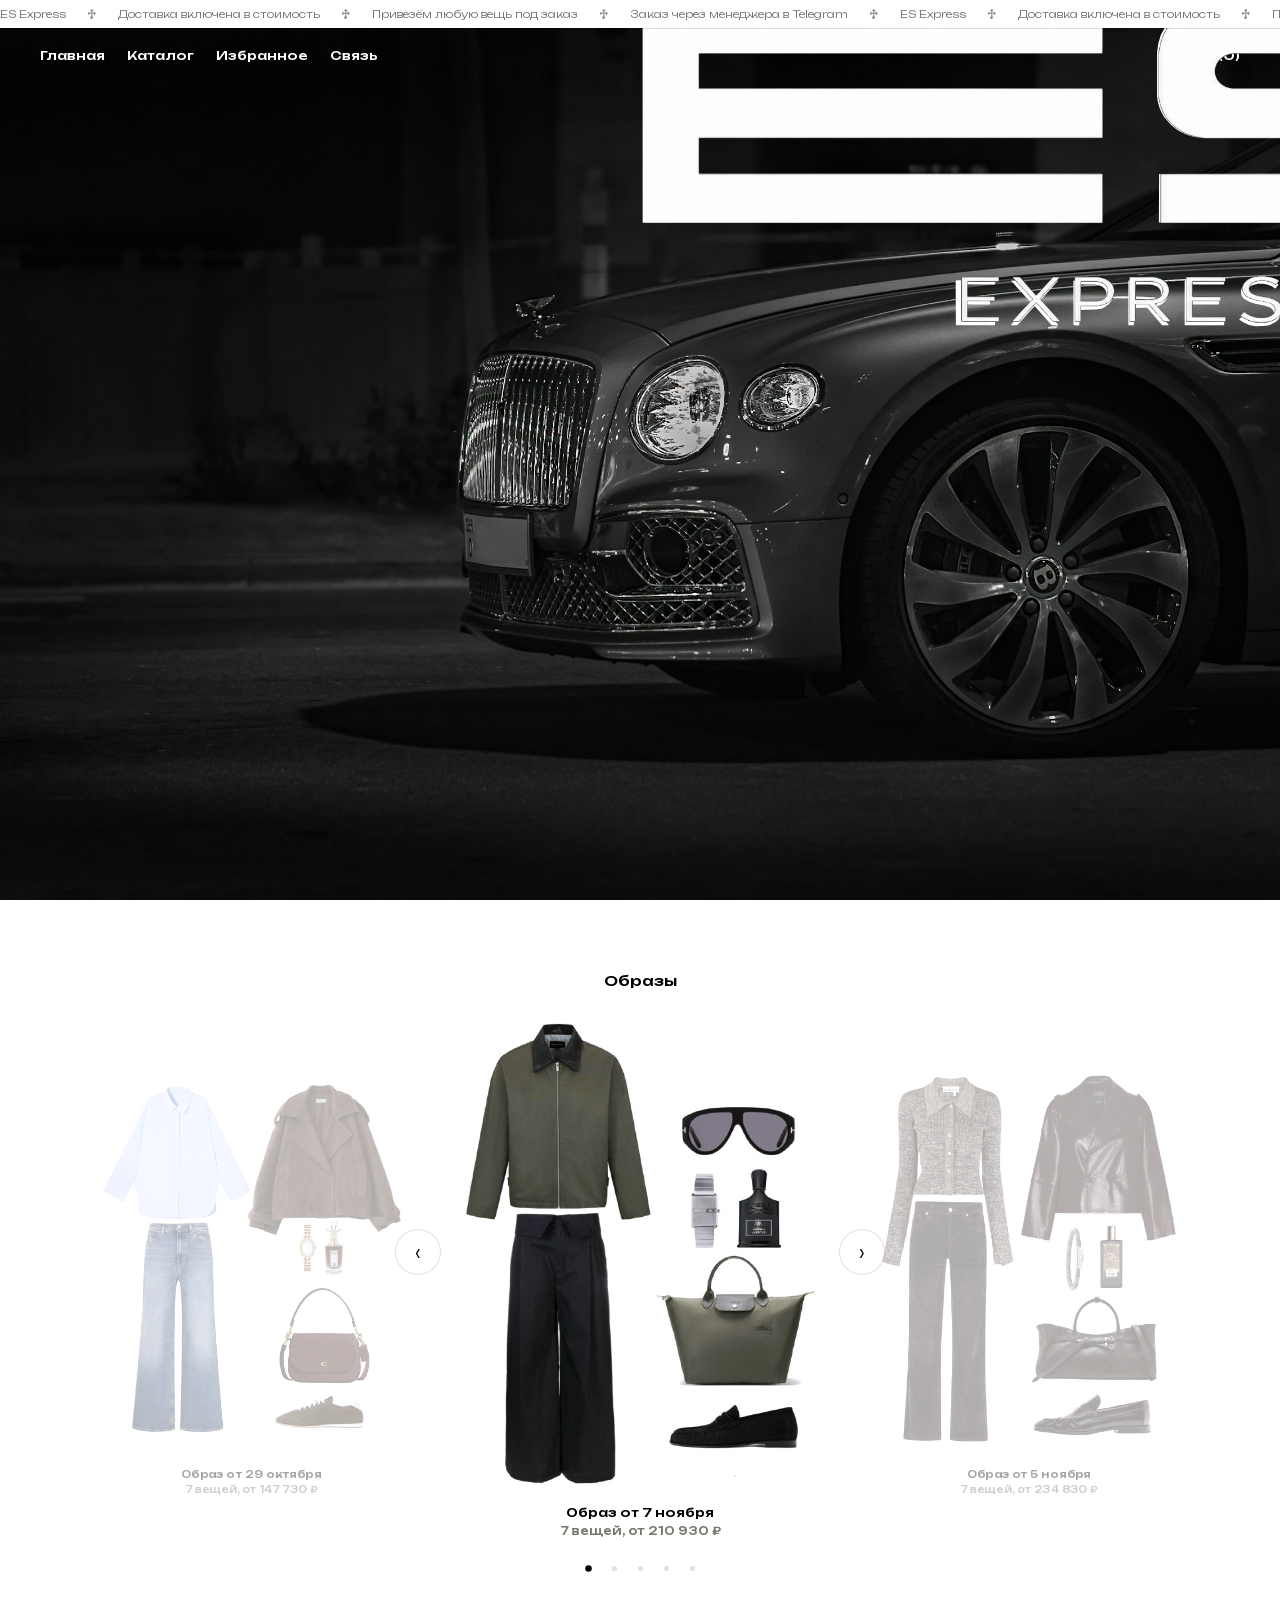
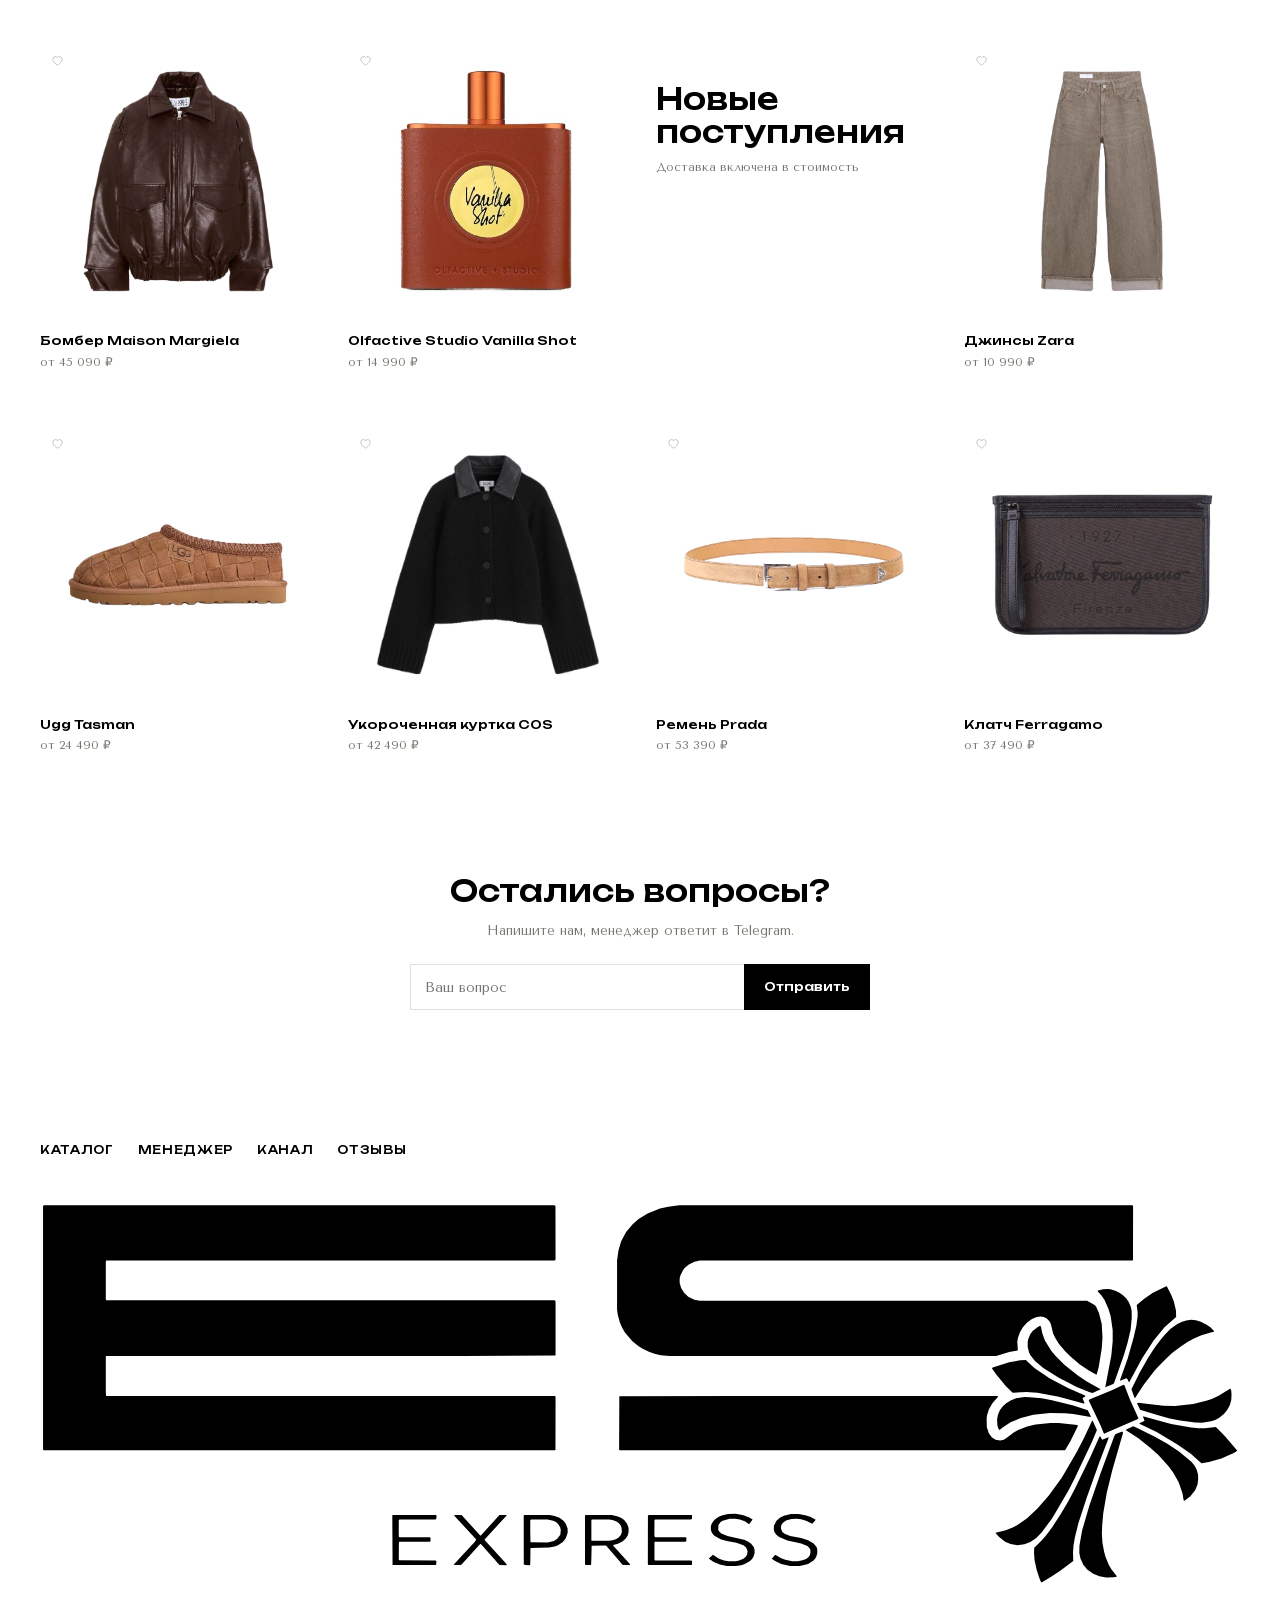
==== commit e3525009: "Обновление: каталог с подразделами одежды, поиском и подгрузкой Co-Authored-By: Claude Opus 5.5 <nor" ====
--- a/index.html
+++ b/index.html
@@ -8,8 +8,8 @@
   <meta name="description" content="ES Express — одежда, обувь и аксессуары под заказ. Доставка включена в стоимость.">
   <meta name="theme-color" content="#ffffff">
   <link rel="icon" href="favicon.svg" type="image/svg+xml">
-  <link rel="stylesheet" href="fonts.css?v=202611102020">
-  <link rel="stylesheet" href="style.css?v=202611102020">
+  <link rel="stylesheet" href="fonts.css?v=202611102033">
+  <link rel="stylesheet" href="style.css?v=202611102033">
 </head>
 <body data-page="home">
   <section class="hero" aria-label="ES Express">
@@ -29,6 +29,6 @@
     <div class="grid home-grid" id="grid"></div>
   </main>
 
-  <script src="app.js?v=202611102020"></script>
+  <script src="app.js?v=202611102033"></script>
 </body>
 </html>
--- a/style.css
+++ b/style.css
@@ -157,8 +157,22 @@
 .crop img { display: block; max-width: none; height: auto; filter: url(#whiten); }
 .card .crop { width: calc(86% * min(1, var(--r))); max-width: var(--w); }
 
-.filters { display: flex; flex-wrap: wrap; gap: 4px 24px; margin-bottom: 40px; font: var(--bold); font-size: 12px; color: var(--muted); }
-.filters a { display: flex; align-items: center; min-height: 40px; }
+/* разделы всегда в одну строку; если не влезают, строка листается вбок, а край обрезан — видно, что дальше есть ещё */
+.filters { display: flex; gap: 24px; margin: 0 calc(var(--pad) * -1) 40px; padding: 0 var(--pad); overflow-x: auto; scrollbar-width: none; font: var(--bold); font-size: 12px; color: var(--muted); }
+.filters::-webkit-scrollbar { display: none; }
+.filters a { flex: none; display: flex; align-items: center; min-height: 40px; white-space: nowrap; }
+/* подразделы — второй строкой, тоньше и мельче */
+.filters.subs { gap: 18px; margin-top: -32px; margin-bottom: 32px; font: 12px "Tenor Sans", sans-serif; }
+.filters[hidden] { display: none; }
+
+/* поиск; шрифт 16px, чтобы айфон не увеличивал страницу при нажатии на поле */
+.search { display: flex; align-items: center; gap: 8px; max-width: 420px; height: 44px; margin-bottom: 18px; padding: 0 16px; border-radius: 22px; background: #f3f3f1; transition: box-shadow 150ms; }
+.search:focus-within { box-shadow: 0 0 0 1px var(--fg); }
+.search svg { flex: none; width: 17px; height: 17px; fill: none; stroke: var(--muted); stroke-width: 1.8; stroke-linecap: round; }
+.search input { flex: 1; min-width: 0; height: 100%; border: 0; background: none; font: 16px "Tenor Sans", sans-serif; color: var(--fg); }
+.search input:focus { outline: none; }
+.search input::-webkit-search-cancel-button { opacity: .5; }
+#sentinel { height: 1px; }
 .filters a[aria-current="page"] { color: var(--fg); text-decoration: underline; text-underline-offset: 6px; text-decoration-thickness: 1px; }
 
 /* карточка товара: узкая колонка с названием, крупное фото, узкая колонка с размером */
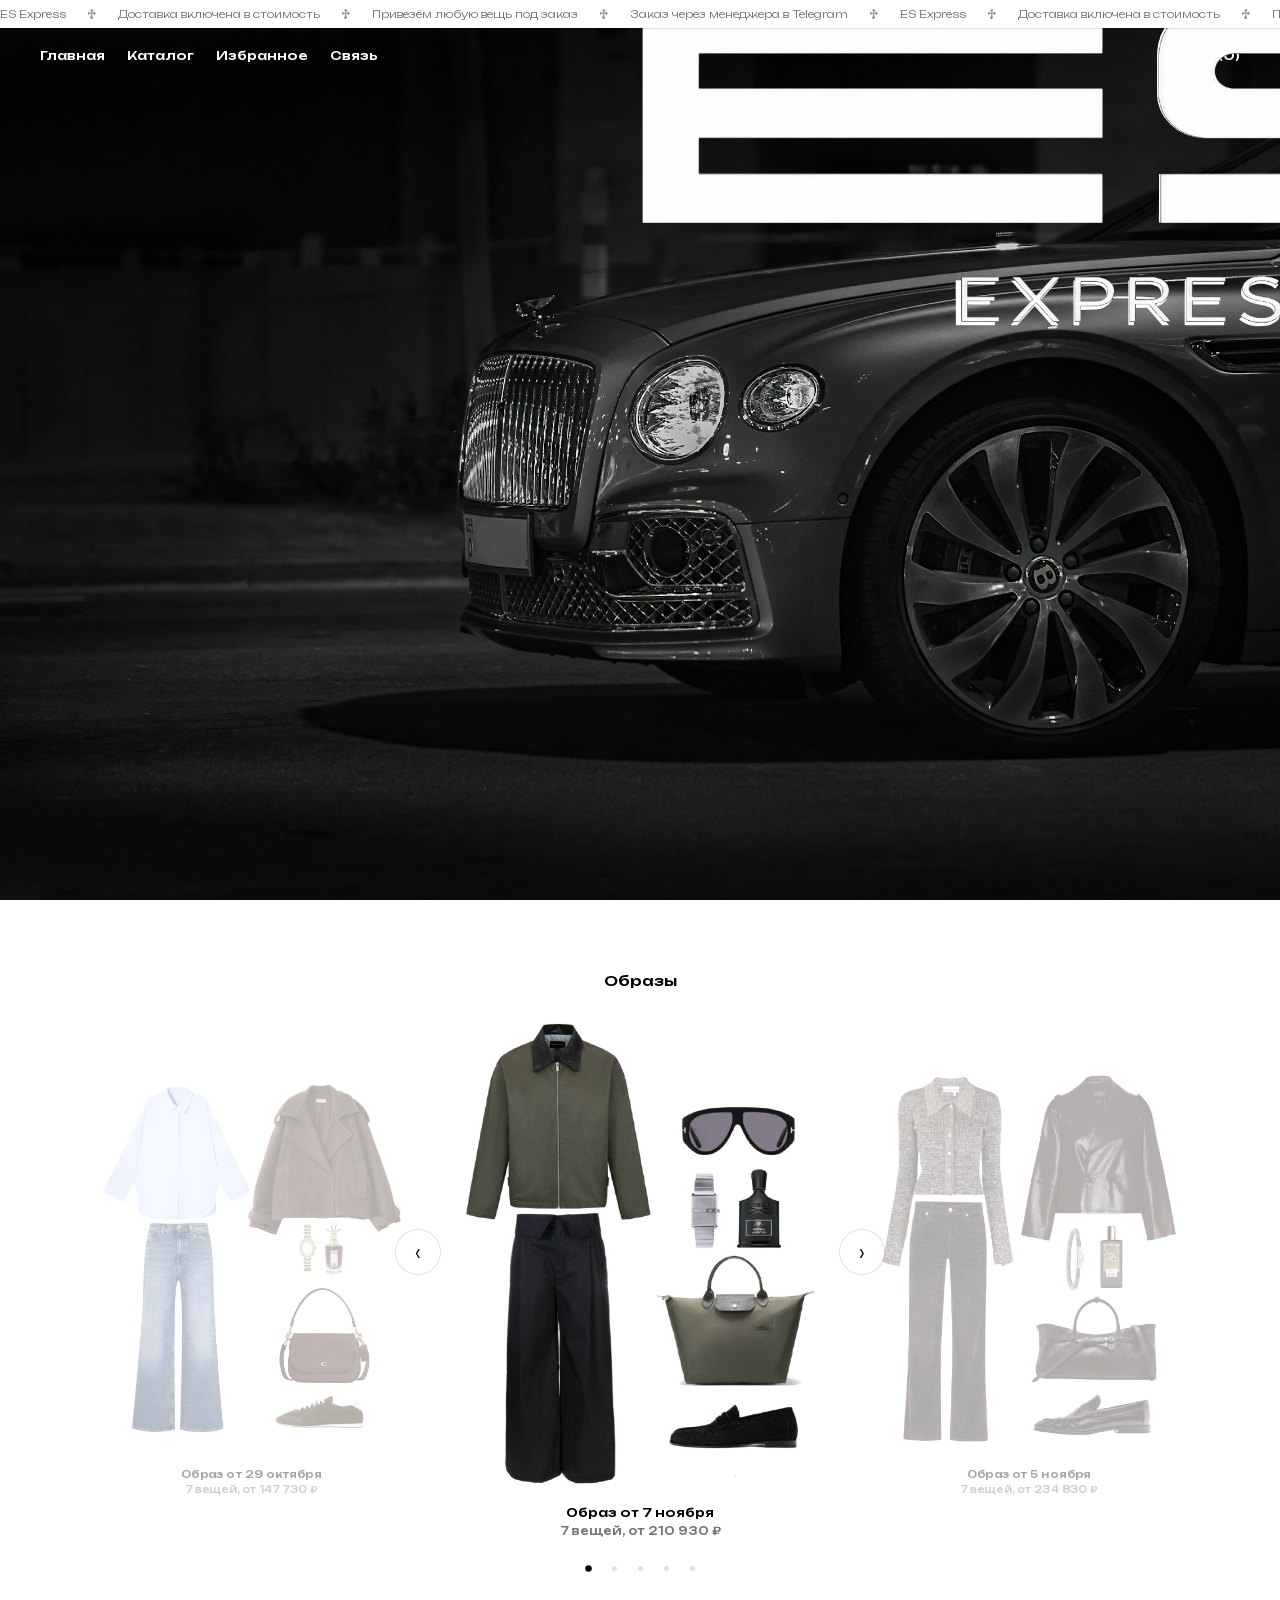
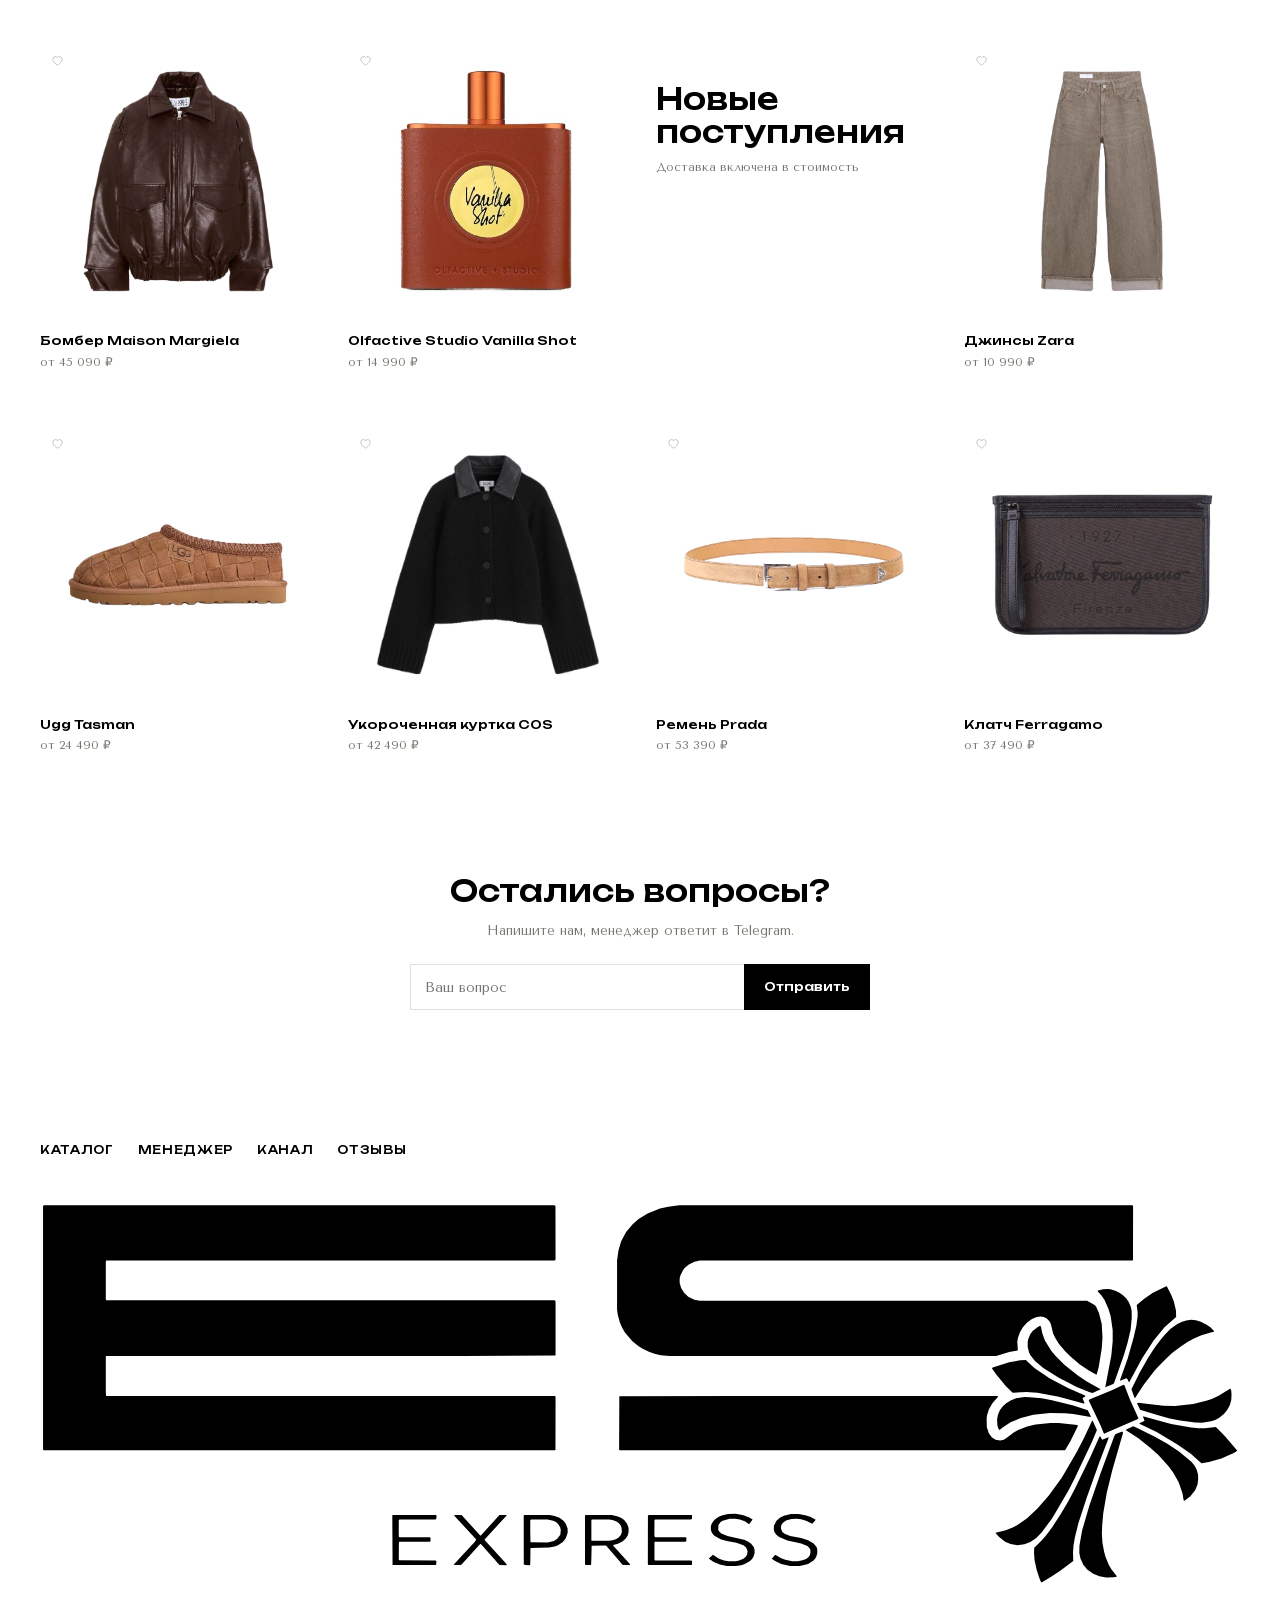
==== commit d3f6f734: "Обновление: картинки грузятся быстрее" ====
--- a/index.html
+++ b/index.html
@@ -8,8 +8,9 @@
   <meta name="description" content="ES Express — одежда, обувь и аксессуары под заказ. Доставка включена в стоимость.">
   <meta name="theme-color" content="#ffffff">
   <link rel="icon" href="favicon.svg" type="image/svg+xml">
-  <link rel="stylesheet" href="fonts.css?v=202611102033">
-  <link rel="stylesheet" href="style.css?v=202611102033">
+  <link rel="preload" as="image" href="photos/logo-chrome.webp">
+  <link rel="stylesheet" href="fonts.css?v=202611102145">
+  <link rel="stylesheet" href="style.css?v=202611102145">
 </head>
 <body data-page="home">
   <section class="hero" aria-label="ES Express">
@@ -29,6 +30,6 @@
     <div class="grid home-grid" id="grid"></div>
   </main>
 
-  <script src="app.js?v=202611102033"></script>
+  <script src="app.js?v=202611102145"></script>
 </body>
 </html>
--- a/style.css
+++ b/style.css
@@ -278,7 +278,9 @@
   .tile-price { font-size: 8.5px; }
   .tile-x { width: 16px; height: 16px; top: -5px; right: -5px; font-size: 11px; }
 }
-@media (prefers-reduced-motion: reduce) { .tile, .tile-body, .folder img { transition: none; } }
+.appear { animation: appear 450ms ease-out; }
+@keyframes appear { from { opacity: 0; } }
+@media (prefers-reduced-motion: reduce) { .tile, .tile-body, .folder img { transition: none; } .appear { animation: none; } }
 
 /* сердечко в карточке товара */
 .fav { display: flex; align-items: center; justify-content: center; gap: 6px; width: 100%; min-height: 36px; margin-top: 6px; font-size: 12px; color: var(--muted); }
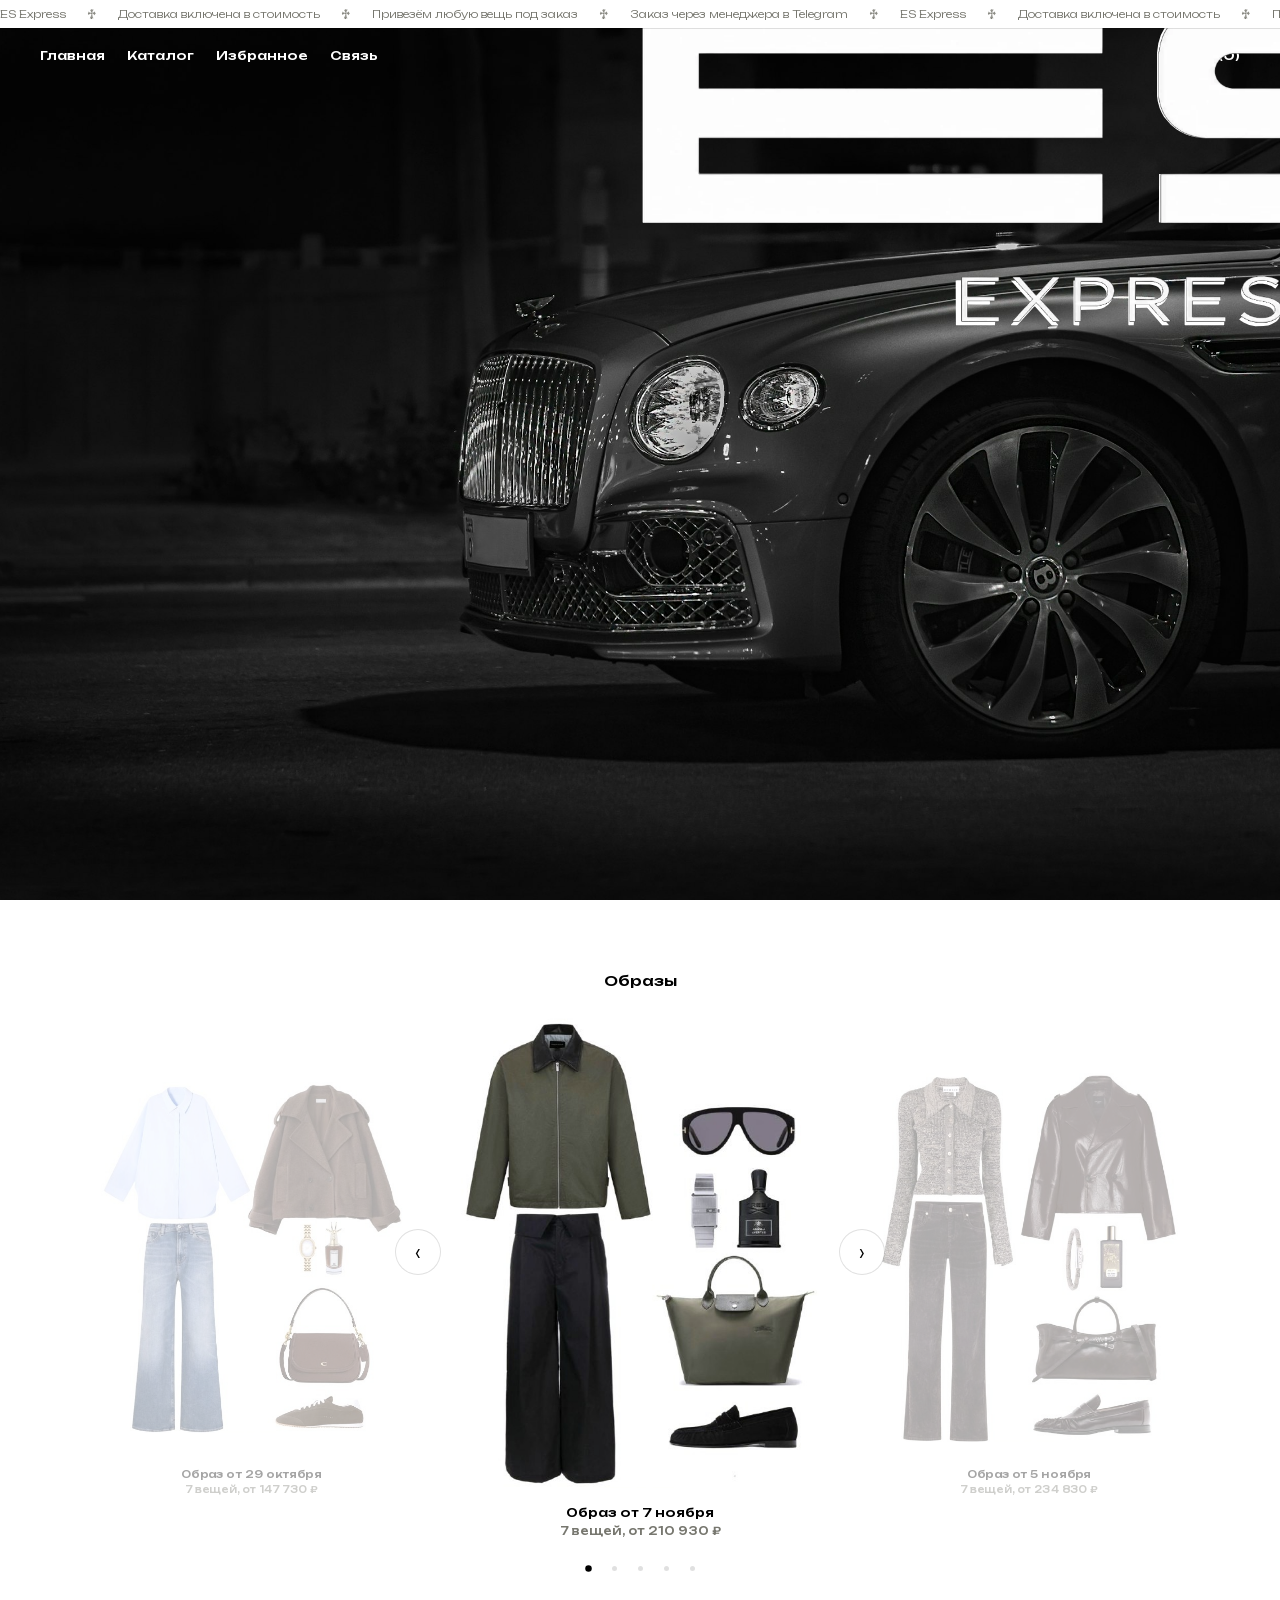
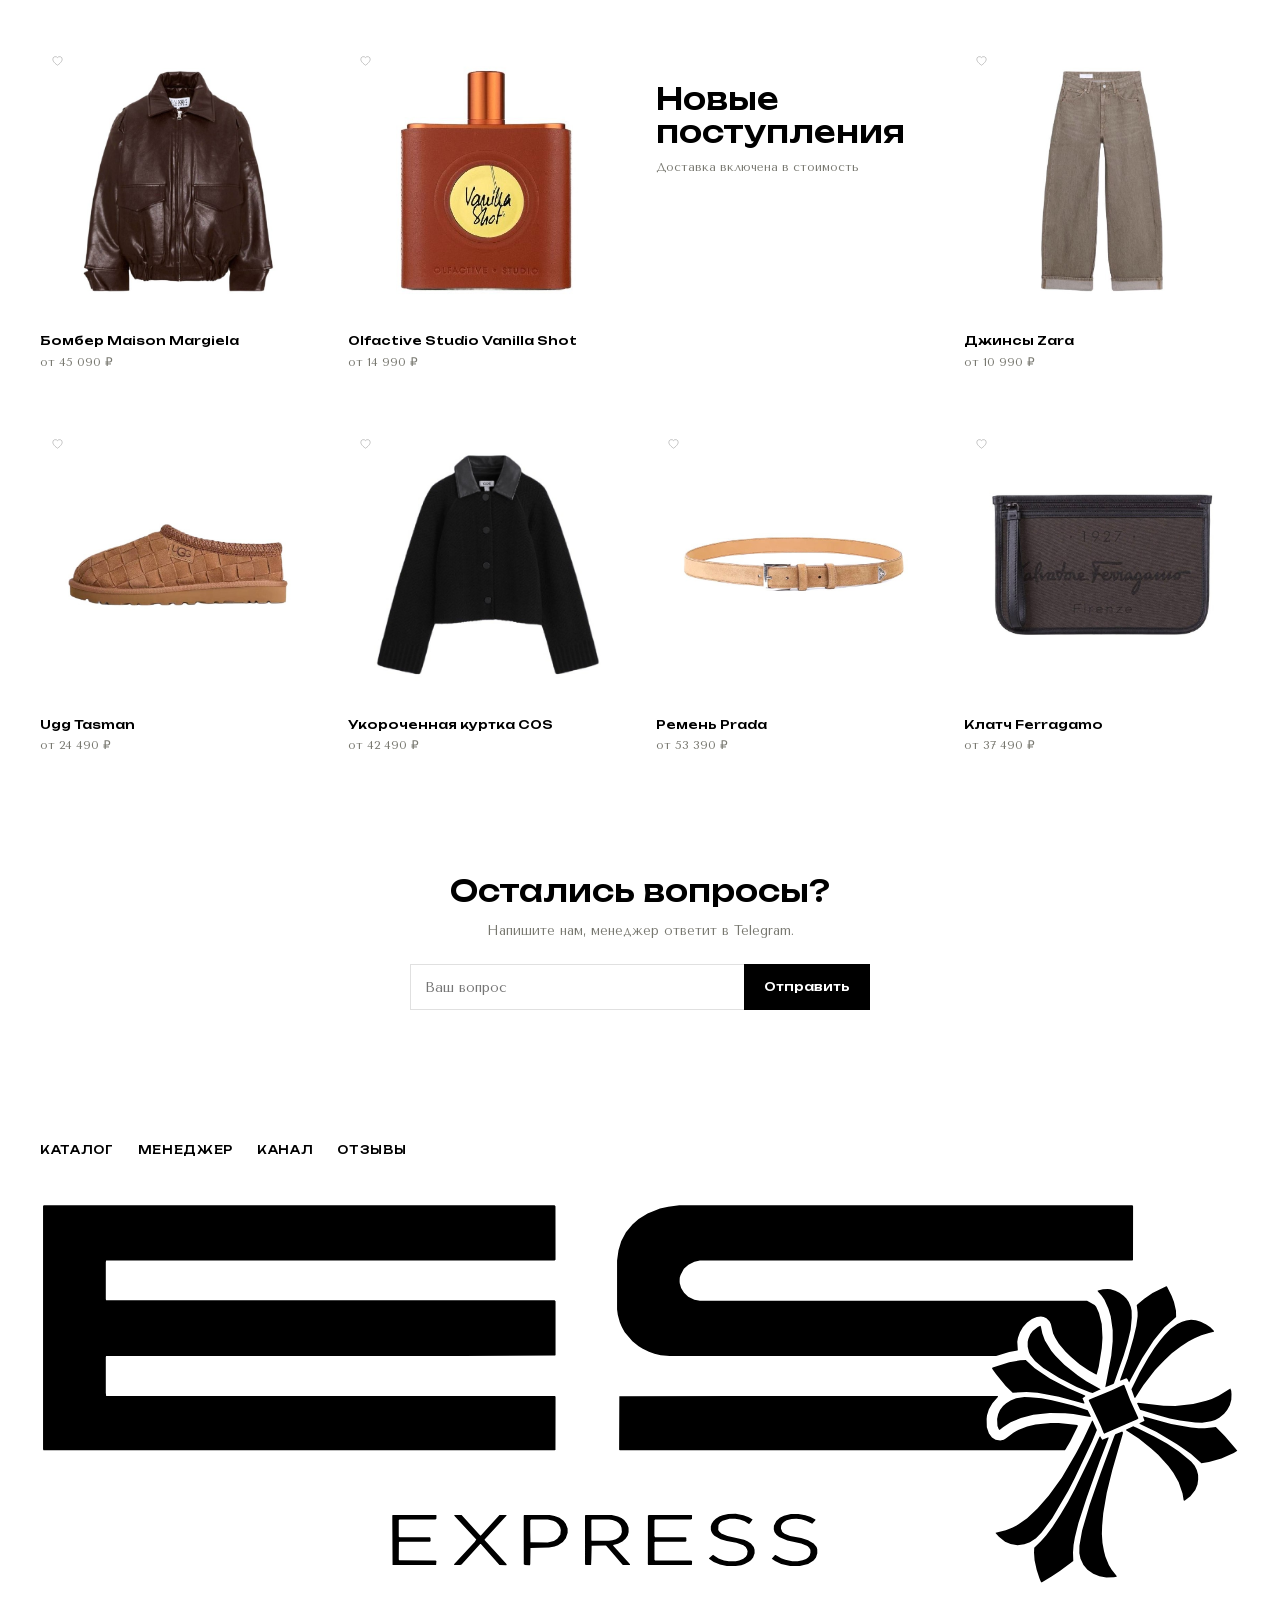
==== commit b9773468: "Обновление: фото без фильтра, не мельчают на айфоне" ====
--- a/index.html
+++ b/index.html
@@ -9,8 +9,8 @@
   <meta name="theme-color" content="#ffffff">
   <link rel="icon" href="favicon.svg" type="image/svg+xml">
   <link rel="preload" as="image" href="photos/logo-chrome.webp">
-  <link rel="stylesheet" href="fonts.css?v=202611102145">
-  <link rel="stylesheet" href="style.css?v=202611102145">
+  <link rel="stylesheet" href="fonts.css?v=202611132340">
+  <link rel="stylesheet" href="style.css?v=202611132340">
 </head>
 <body data-page="home">
   <section class="hero" aria-label="ES Express">
@@ -30,6 +30,6 @@
     <div class="grid home-grid" id="grid"></div>
   </main>
 
-  <script src="app.js?v=202611102145"></script>
+  <script src="app.js?v=202611132340"></script>
 </body>
 </html>
--- a/style.css
+++ b/style.css
@@ -154,7 +154,8 @@
 
 /* обрезка прячет логотип, запечённый в фото; фильтр делает их кремовый фон белым */
 .crop { display: block; overflow: hidden; }
-.crop img { display: block; max-width: none; height: auto; filter: url(#whiten); }
+/* белый фон уже в самих фото: SVG-фильтр на айфоне рисовался по размеру начала анимации, и картинки мельчали */
+.crop img { display: block; max-width: none; height: auto; }
 .card .crop { width: calc(86% * min(1, var(--r))); max-width: var(--w); }
 
 /* разделы всегда в одну строку; если не влезают, строка листается вбок, а край обрезан — видно, что дальше есть ещё */
